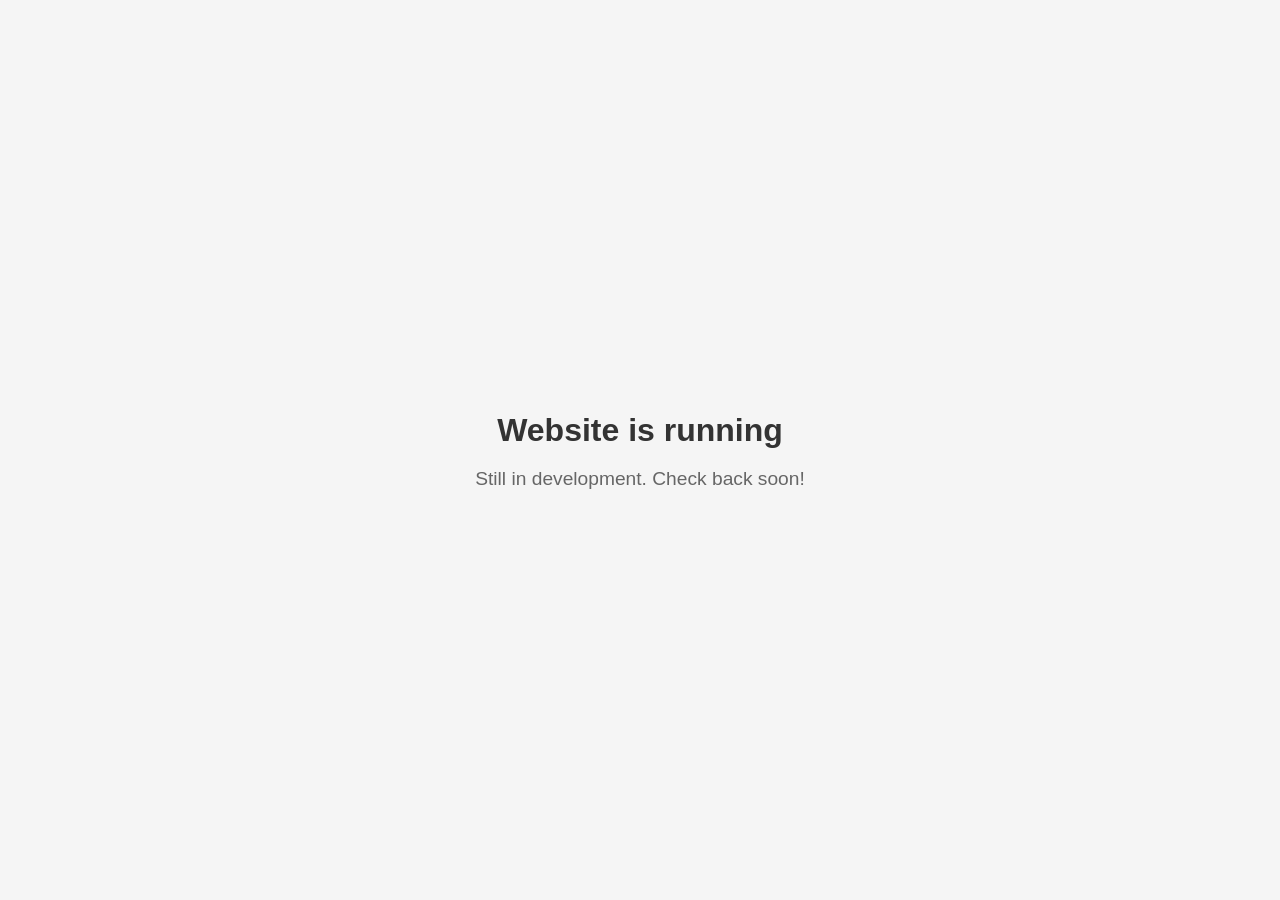
==== index.html @ faaed412 "Add initial HTML structure for portfolio website" ====
<!DOCTYPE html>
<html lang="en">
<head>
  <meta charset="UTF-8">
  <meta name="viewport" content="width=device-width, initial-scale=1.0">
  <title>Juerg Hallenbarter | Portfolio</title>
  <style>
    body {
      display: flex;
      justify-content: center;
      align-items: center;
      height: 100vh;
      margin: 0;
      font-family: Arial, sans-serif;
      background-color: #f5f5f5;
      color: #333;
      text-align: center;
    }
    h1 {
      font-size: 2rem;
      margin-bottom: 1rem;
    }
    p {
      font-size: 1.2rem;
      color: #666;
    }
  </style>
</head>
<body>
  <div>
    <h1>Website is running</h1>
    <p>Still in development. Check back soon!</p>
  </div>
</body>
</html>
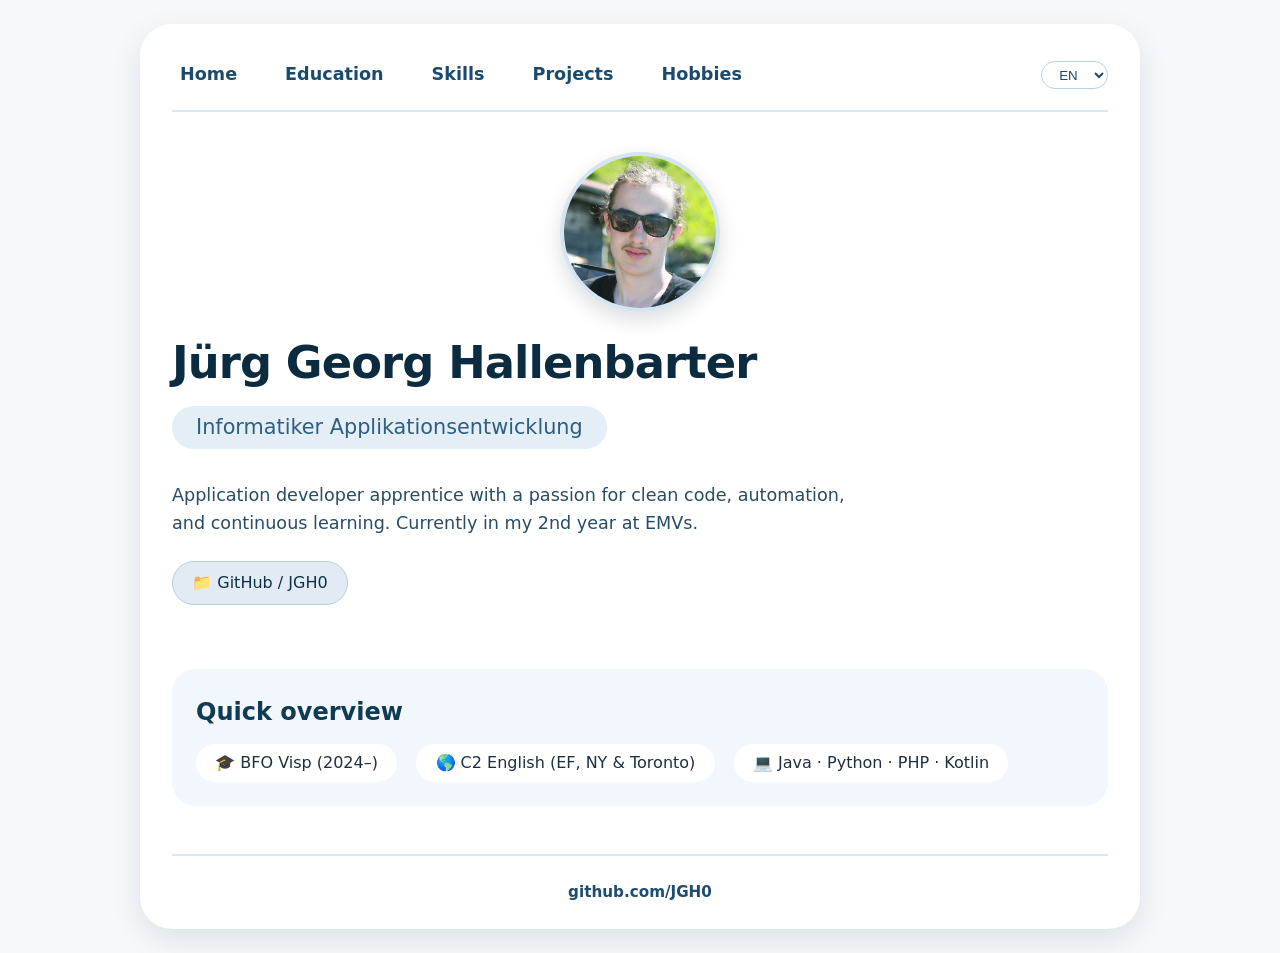
==== commit 1bb652cf: "added inital side files" ====
--- a/index.html
+++ b/index.html
@@ -1,35 +1,50 @@
 <!DOCTYPE html>
 <html lang="en">
 <head>
-  <meta charset="UTF-8">
-  <meta name="viewport" content="width=device-width, initial-scale=1.0">
-  <title>Juerg Hallenbarter | Portfolio</title>
-  <style>
-    body {
-      display: flex;
-      justify-content: center;
-      align-items: center;
-      height: 100vh;
-      margin: 0;
-      font-family: Arial, sans-serif;
-      background-color: #f5f5f5;
-      color: #333;
-      text-align: center;
-    }
-    h1 {
-      font-size: 2rem;
-      margin-bottom: 1rem;
-    }
-    p {
-      font-size: 1.2rem;
-      color: #666;
-    }
-  </style>
+		<meta charset="UTF-8">
+		<meta name="viewport" content="width=device-width, initial-scale=1.0">
+		<title>Jürg Georg Hallenbarter · Home</title>
+		<link rel="stylesheet" href="style.css">
 </head>
 <body>
-  <div>
-    <h1>Website is running</h1>
-    <p>Still in development. Check back soon!</p>
-  </div>
+<div class="container">
+		<nav>
+				<a href="index.html" data-i18n="nav.home">Home</a>
+				<a href="education.html" data-i18n="nav.education">Education</a>
+				<a href="skills.html" data-i18n="nav.skills">Skills</a>
+				<a href="projects.html" data-i18n="nav.projects">Projects</a>
+				<a href="hobbies.html" data-i18n="nav.hobbies">Hobbies</a>
+				<div class="lang-switch">
+						<select id="lang-select">
+								<option value="de">DE</option>
+								<option value="en" selected>EN</option>
+								<option value="fr">FR</option>
+						</select>
+				</div>
+		</nav>
+
+		<!-- Profile image -->
+		<img src="Profilbild.jpg" alt="Jürg Georg Hallenbarter" class="profile-img">
+
+		<h1 data-i18n="home.name">Jürg Georg Hallenbarter</h1>
+		<div class="subhead" data-i18n="home.title">Informatiker Applikationsentwicklung</div>
+		<p class="intro" data-i18n="home.intro">Application developer apprentice with a passion for clean code, automation, and continuous learning. Currently in my 2nd year at EMVs.</p>
+
+		<a class="gh-link" href="https://github.com/JGH0" target="_blank">📁 GitHub / JGH0</a>
+
+		<div class="quick-info">
+				<h2 data-i18n="home.quickTitle">Quick overview</h2>
+				<ul>
+						<li><span data-i18n="home.quick1">🎓 BFO Visp (2024–)</span></li>
+						<li><span data-i18n="home.quick2">🌎 C2 English (EF, NY & Toronto)</span></li>
+						<li><span data-i18n="home.quick3">💻 Java · Python · PHP · Kotlin</span></li>
+				</ul>
+		</div>
+
+		<div class="footer">
+				<a href="https://github.com/JGH0" target="_blank">github.com/JGH0</a>
+		</div>
+</div>
+<script src="script.js"></script>
 </body>
-</html>
+</html>
--- a/style.css
+++ b/style.css
@@ -0,0 +1,487 @@
+* {
+	margin: 0;
+	padding: 0;
+	box-sizing: border-box;
+}
+
+body {
+	font-family: system-ui, -apple-system, 'Segoe UI', Roboto, 'Helvetica Neue', sans-serif;
+	background: #f5f9fc;
+	color: #1e2f3e;
+	line-height: 1.6;
+	padding: 1.5rem;
+}
+
+.profile-img {
+	width: 160px;
+	height: 160px;
+	border-radius: 50%;
+	object-fit: cover;
+	border: 4px solid #d4e4f0;
+	box-shadow: 0 8px 20px rgba(0,30,40,0.15);
+	margin: 1rem auto 1.5rem;
+	display: block;
+}
+
+.container {
+	max-width: 1000px;
+	margin: 0 auto;
+	background: white;
+	border-radius: 2rem;
+	box-shadow: 0 10px 30px rgba(0,20,30,0.1);
+	padding: 2rem 2rem 1.5rem;
+}
+
+/* navigation */
+nav {
+	display: flex;
+	flex-wrap: wrap;
+	align-items: center;
+	justify-content: center;
+	gap: 1.5rem 2rem;
+	margin-bottom: 2.5rem;
+	padding-bottom: 1rem;
+	border-bottom: 2px solid #dde7f0;
+	position: relative;
+}
+
+nav a {
+	text-decoration: none;
+	font-weight: 600;
+	color: #1a4b6d;
+	font-size: 1.1rem;
+	padding: 0.25rem 0.5rem;
+	transition: 0.1s;
+	border-bottom: 2px solid transparent;
+}
+
+nav a:hover {
+	border-bottom-color: #1a4b6d;
+}
+
+.lang-switch {
+	margin-left: auto;
+}
+
+.lang-switch select {
+	padding: 0.3rem 0.8rem;
+	border-radius: 30px;
+	border: 1px solid #b8d1e8;
+	background: white;
+	font-weight: 500;
+	color: #1a4b6d;
+	cursor: pointer;
+}
+
+/* profile image placeholder */
+.profile-img-placeholder {
+	display: flex;
+	justify-content: center;
+	margin-bottom: 2rem;
+}
+
+.img-box {
+	width: 150px;
+	height: 150px;
+	background: #e4eef7;
+	border-radius: 50%;
+	display: flex;
+	flex-direction: column;
+	align-items: center;
+	justify-content: center;
+	border: 3px dashed #7fa9c7;
+	color: #1e567b;
+	font-size: 1rem;
+	text-align: center;
+}
+
+.camera-icon {
+	font-size: 2.5rem;
+	margin-bottom: 0.3rem;
+}
+
+/* headings */
+h1 {
+	font-size: 2.8rem;
+	font-weight: 700;
+	color: #0b2c40;
+	letter-spacing: -0.02em;
+	line-height: 1.2;
+	margin-bottom: 0.5rem;
+}
+
+.subhead {
+	font-size: 1.3rem;
+	color: #2e5f80;
+	background: #e4eef7;
+	display: inline-block;
+	padding: 0.3rem 1.5rem;
+	border-radius: 40px;
+	margin: 0.5rem 0 1rem;
+}
+
+.intro {
+	font-size: 1.1rem;
+	color: #2a4b66;
+	max-width: 700px;
+	margin: 1rem 0 1.5rem;
+}
+
+.gh-link {
+	display: inline-flex;
+	align-items: center;
+	gap: 0.5rem;
+	background: #e2ebf3;
+	padding: 0.5rem 1.2rem;
+	border-radius: 40px;
+	font-weight: 500;
+	color: #0a3146;
+	text-decoration: none;
+	border: 1px solid #b6d0e2;
+	margin-bottom: 2rem;
+}
+
+.gh-link:hover {
+	background: #cde0f0;
+}
+
+.quick-info {
+	background: #f1f7fd;
+	border-radius: 1.5rem;
+	padding: 1.5rem;
+	margin: 2rem 0;
+}
+
+.quick-info h2 {
+	color: #0f3b55;
+	margin-bottom: 0.8rem;
+	font-size: 1.5rem;
+}
+
+.quick-info ul {
+	list-style: none;
+	display: flex;
+	flex-wrap: wrap;
+	gap: 1.2rem;
+}
+
+.quick-info li {
+	background: white;
+	padding: 0.4rem 1.2rem;
+	border-radius: 40px;
+}
+
+/* cards */
+.card {
+	background: #f4faff;
+	border-radius: 1.5rem;
+	padding: 1.3rem 1.8rem;
+	margin-bottom: 1.2rem;
+}
+
+.card .date {
+	font-size: 0.9rem;
+	color: #4f738f;
+	font-weight: 600;
+	text-transform: uppercase;
+}
+
+.card h3 {
+	font-size: 1.3rem;
+	color: #103a52;
+	margin: 0.2rem 0;
+}
+
+.card .place {
+	font-weight: 600;
+	color: #28638b;
+	margin: 0.2rem 0 0.4rem;
+}
+
+.ref-item {
+	background: #e8f0f8;
+	border-radius: 1rem;
+	padding: 1rem 1.5rem;
+}
+
+/* skills */
+.skills-grid {
+	display: grid;
+	grid-template-columns: repeat(auto-fill, minmax(280px,1fr));
+	gap: 2rem;
+	margin: 2rem 0;
+}
+
+.skill-cat {
+	background: #f2f8ff;
+	border-radius: 1.8rem;
+	padding: 1.5rem;
+}
+
+.skill-cat h2 {
+	color: #155077;
+	font-size: 1.4rem;
+	border-bottom: 3px solid #9fc5e4;
+	padding-bottom: 0.4rem;
+	margin-bottom: 1rem;
+}
+
+.skill-items {
+	display: flex;
+	flex-wrap: wrap;
+	gap: 0.6rem;
+}
+
+.skill-tag {
+	background: white;
+	border: 1px solid #b8d1e8;
+	padding: 0.3rem 1rem;
+	border-radius: 40px;
+	font-size: 0.95rem;
+	font-weight: 500;
+}
+
+.lang-box {
+	margin-top: 2rem;
+	background: #e3eff9;
+	border-radius: 1.8rem;
+	padding: 1.5rem;
+}
+
+.lang-item {
+	display: flex;
+	justify-content: space-between;
+	padding: 0.5rem 0;
+	border-bottom: 1px dashed #9fb9d2;
+}
+
+.lang-item:last-child {
+	border: none;
+}
+
+/* projects */
+.project-grid {
+	display: grid;
+	grid-template-columns: repeat(auto-fit, minmax(250px,1fr));
+	gap: 1.8rem;
+	margin: 2rem 0;
+}
+
+.project-card {
+	background: #f0f7fe;
+	border-radius: 1.8rem;
+	padding: 1.5rem;
+	border: 1px solid #d6e5f2;
+}
+
+.project-card h3 {
+	font-size: 1.5rem;
+	color: #104268;
+	margin-bottom: 0.5rem;
+}
+
+.tech {
+	display: flex;
+	flex-wrap: wrap;
+	gap: 0.4rem;
+	margin: 0.8rem 0;
+}
+
+.tech span {
+	background: #c9dfef;
+	padding: 0.2rem 0.9rem;
+	border-radius: 30px;
+	font-size: 0.85rem;
+	font-weight: 600;
+	color: #082433;
+}
+
+.github-cta {
+	background: #e5f0f9;
+	border-radius: 1.5rem;
+	padding: 1.5rem;
+	text-align: center;
+}
+
+.github-cta a {
+	display: inline-block;
+	margin-top: 0.5rem;
+	background: #1f4d70;
+	color: white;
+	padding: 0.4rem 1.5rem;
+	border-radius: 40px;
+	text-decoration: none;
+}
+
+/* hobbies */
+.hobby-grid {
+	display: flex;
+	flex-wrap: wrap;
+	gap: 1.5rem;
+	justify-content: center;
+	margin: 2rem 0;
+}
+
+.hobby-card {
+	background: #eaf3fb;
+	width: 200px;
+	text-align: center;
+	padding: 2rem 1rem;
+	border-radius: 3rem;
+	font-size: 1.4rem;
+	font-weight: 600;
+	color: #124160;
+	border: 2px solid #bbd5ee;
+}
+
+.hobby-card small {
+	display: block;
+	font-size: 0.9rem;
+	font-weight: 400;
+	color: #2e6188;
+	margin-top: 0.5rem;
+}
+
+.quote {
+	background: #ddeeff;
+	border-radius: 2rem;
+	padding: 1.8rem;
+	text-align: center;
+	font-size: 1.2rem;
+	margin: 2rem 0;
+}
+
+/* small projects page */
+.filter-bar {
+	display: flex;
+	flex-wrap: wrap;
+	gap: 0.8rem;
+	justify-content: center;
+	margin: 2rem 0;
+}
+
+.filter-btn {
+	background: #eef4f9;
+	border: 2px solid #cbdbe8;
+	padding: 0.5rem 1.5rem;
+	border-radius: 40px;
+	font-weight: 600;
+	color: #1f4d70;
+	cursor: pointer;
+	transition: 0.1s;
+}
+
+.filter-btn.active {
+	background: #1f4d70;
+	color: white;
+	border-color: #1f4d70;
+}
+
+.small-project-grid {
+	display: grid;
+	grid-template-columns: repeat(auto-fill, minmax(260px, 1fr));
+	gap: 1.5rem;
+	margin: 2rem 0;
+}
+
+.small-project-card {
+	background: #f8fbfe;
+	border-radius: 1.5rem;
+	padding: 1.5rem;
+	border: 1px solid #d6e5f2;
+	display: flex;
+	flex-direction: column;
+}
+
+.small-project-card h3 {
+	font-size: 1.3rem;
+	color: #104268;
+	margin-bottom: 0.5rem;
+}
+
+.small-project-card p {
+	color: #244d6b;
+	font-size: 0.95rem;
+	flex-grow: 1;
+	margin-bottom: 1rem;
+}
+
+.download-btn {
+	align-self: flex-start;
+	background: #1f4d70;
+	color: white;
+	padding: 0.4rem 1.2rem;
+	border-radius: 40px;
+	text-decoration: none;
+	font-weight: 500;
+	margin-top: 0.8rem;
+	border: none;
+	cursor: pointer;
+}
+
+.download-btn:hover {
+	background: #0d3150;
+}
+
+/* projects page CTA */
+.small-projects-cta {
+	background: #e5f0f9;
+	border-radius: 2rem;
+	padding: 1.8rem;
+	text-align: center;
+	margin: 2rem 0;
+}
+
+.small-projects-cta .button {
+	display: inline-block;
+	background: #1f4d70;
+	color: white;
+	padding: 0.7rem 2rem;
+	border-radius: 40px;
+	text-decoration: none;
+	font-weight: 600;
+	margin-top: 1rem;
+}
+
+.project-links {
+	margin-top: 1rem;
+}
+
+.project-links a {
+	display: inline-block;
+	background: #e2ebf3;
+	color: #0d2e44;
+	padding: 0.3rem 1.2rem;
+	border-radius: 30px;
+	text-decoration: none;
+	font-weight: 500;
+	border: 1px solid #b6cde0;
+}
+
+/* footer */
+.footer {
+	margin-top: 3rem;
+	text-align: center;
+	font-size: 0.95rem;
+	color: #3f627f;
+	border-top: 2px solid #dde7f0;
+	padding-top: 1.5rem;
+}
+
+.footer a {
+	color: #1f4d70;
+	text-decoration: none;
+	font-weight: 600;
+}
+
+.footer a:hover {
+	text-decoration: underline;
+}
+
+/* responsive */
+@media (max-width: 600px) {
+	h1 { font-size: 2.2rem; }
+	nav { gap: 0.8rem; }
+	.lang-switch { margin-left: 0; width: 100%; text-align: center; }
+	.quick-info ul { flex-direction: column; }
+}
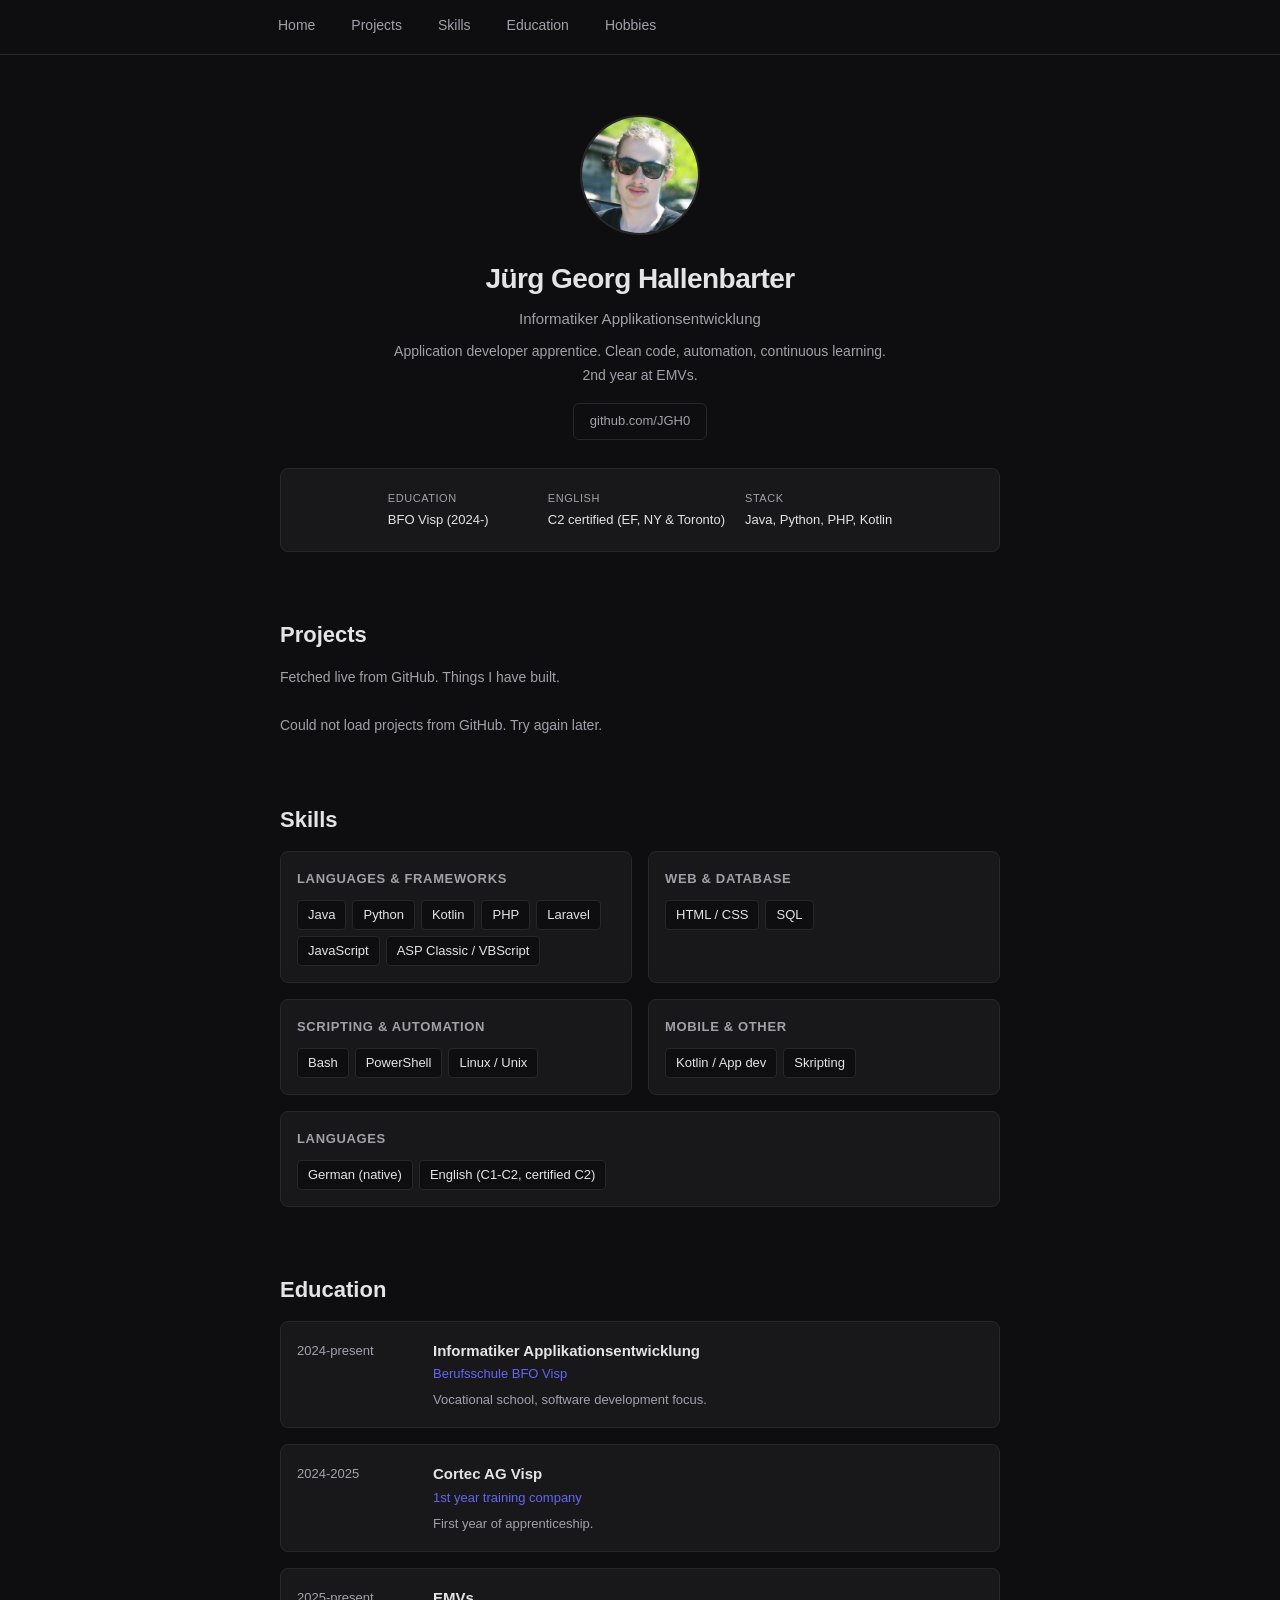
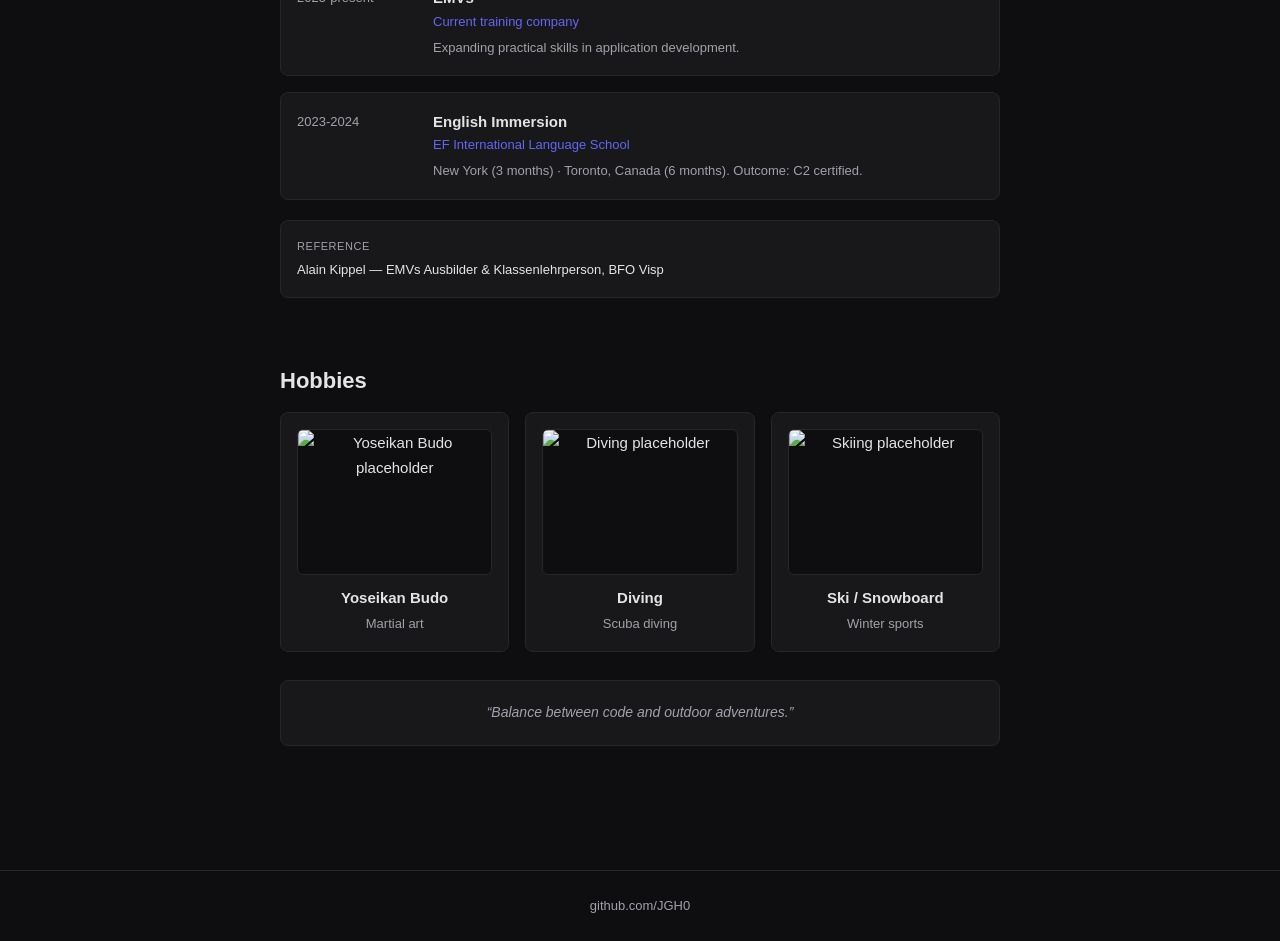
==== commit f8f04c83: "remade the portfolio" ====
--- a/index.html
+++ b/index.html
@@ -1,50 +1,189 @@
 <!DOCTYPE html>
 <html lang="en">
-<head>
+	<head>
 		<meta charset="UTF-8">
 		<meta name="viewport" content="width=device-width, initial-scale=1.0">
-		<title>Jürg Georg Hallenbarter · Home</title>
+		<title>Jurg Georg Hallenbarter</title>
 		<link rel="stylesheet" href="style.css">
-</head>
-<body>
-<div class="container">
-		<nav>
-				<a href="index.html" data-i18n="nav.home">Home</a>
-				<a href="education.html" data-i18n="nav.education">Education</a>
-				<a href="skills.html" data-i18n="nav.skills">Skills</a>
-				<a href="projects.html" data-i18n="nav.projects">Projects</a>
-				<a href="hobbies.html" data-i18n="nav.hobbies">Hobbies</a>
-				<div class="lang-switch">
-						<select id="lang-select">
-								<option value="de">DE</option>
-								<option value="en" selected>EN</option>
-								<option value="fr">FR</option>
-						</select>
+	</head>
+	<body>
+		<header>
+			<nav>
+				<a href="#home">Home</a>
+				<a href="#projects">Projects</a>
+				<a href="#skills">Skills</a>
+				<a href="#education">Education</a>
+				<a href="#hobbies">Hobbies</a>
+			</nav>
+		</header>
+
+		<main>
+
+			<!-- HOME -->
+			<section id="home">
+				<div class="profile-img">
+					<img src="images/profile.jpg" alt="Profile photo">
 				</div>
-		</nav>
+				<h1>Jürg Georg Hallenbarter</h1>
+				<p class="subtitle">Informatiker Applikationsentwicklung</p>
+				<p class="bio">Application developer apprentice. Clean code, automation, continuous learning. 2nd year at EMVs.</p>
+				<a class="gh-link" href="https://github.com/JGH0" target="_blank">github.com/JGH0</a>
 
-		<!-- Profile image -->
-		<img src="Profilbild.jpg" alt="Jürg Georg Hallenbarter" class="profile-img">
+				<div class="quick-info">
+					<div>
+						<span class="label">Education</span>
+						<span>BFO Visp (2024-)</span>
+					</div>
+					<div>
+						<span class="label">English</span>
+						<span>C2 certified (EF, NY &amp; Toronto)</span>
+					</div>
+					<div>
+						<span class="label">Stack</span>
+						<span>Java, Python, PHP, Kotlin</span>
+					</div>
+				</div>
+			</section>
 
-		<h1 data-i18n="home.name">Jürg Georg Hallenbarter</h1>
-		<div class="subhead" data-i18n="home.title">Informatiker Applikationsentwicklung</div>
-		<p class="intro" data-i18n="home.intro">Application developer apprentice with a passion for clean code, automation, and continuous learning. Currently in my 2nd year at EMVs.</p>
+			<!-- PROJECTS -->
+			<section id="projects">
+				<h2>Projects</h2>
+				<p class="section-desc">Fetched live from GitHub. Things I have built.</p>
+				<div id="project-grid" class="project-grid">
+					<p class="loading">Loading projects...</p>
+				</div>
+			</section>
 
-		<a class="gh-link" href="https://github.com/JGH0" target="_blank">📁 GitHub / JGH0</a>
+			<!-- SKILLS -->
+			<section id="skills">
+				<h2>Skills</h2>
+				<div class="skills-layout">
+					<div class="skill-group">
+						<h3>Languages &amp; Frameworks</h3>
+						<ul>
+							<li>Java</li>
+							<li>Python</li>
+							<li>Kotlin</li>
+							<li>PHP</li>
+							<li>Laravel</li>
+							<li>JavaScript</li>
+							<li>ASP Classic / VBScript</li>
+						</ul>
+					</div>
+					<div class="skill-group">
+						<h3>Web &amp; Database</h3>
+						<ul>
+							<li>HTML / CSS</li>
+							<li>SQL</li>
+						</ul>
+					</div>
+					<div class="skill-group">
+						<h3>Scripting &amp; Automation</h3>
+						<ul>
+							<li>Bash</li>
+							<li>PowerShell</li>
+							<li>Linux / Unix</li>
+						</ul>
+					</div>
+					<div class="skill-group">
+						<h3>Mobile &amp; Other</h3>
+						<ul>
+							<li>Kotlin / App dev</li>
+							<li>Skripting</li>
+						</ul>
+					</div>
+					<div class="skill-group languages">
+						<h3>Languages</h3>
+						<ul>
+							<li>German (native)</li>
+							<li>English (C1-C2, certified C2)</li>
+						</ul>
+					</div>
+				</div>
+			</section>
 
-		<div class="quick-info">
-				<h2 data-i18n="home.quickTitle">Quick overview</h2>
-				<ul>
-						<li><span data-i18n="home.quick1">🎓 BFO Visp (2024–)</span></li>
-						<li><span data-i18n="home.quick2">🌎 C2 English (EF, NY & Toronto)</span></li>
-						<li><span data-i18n="home.quick3">💻 Java · Python · PHP · Kotlin</span></li>
-				</ul>
-		</div>
+			<!-- EDUCATION -->
+			<section id="education">
+				<h2>Education</h2>
 
-		<div class="footer">
-				<a href="https://github.com/JGH0" target="_blank">github.com/JGH0</a>
-		</div>
-</div>
-<script src="script.js"></script>
-</body>
-</html>+				<div class="timeline">
+					<div class="entry">
+						<span class="year">2024-present</span>
+						<div>
+							<strong>Informatiker Applikationsentwicklung</strong>
+							<span class="org">Berufsschule BFO Visp</span>
+							<p>Vocational school, software development focus.</p>
+						</div>
+					</div>
+					<div class="entry">
+						<span class="year">2024-2025</span>
+						<div>
+							<strong>Cortec AG Visp</strong>
+							<span class="org">1st year training company</span>
+							<p>First year of apprenticeship.</p>
+						</div>
+					</div>
+					<div class="entry">
+						<span class="year">2025-present</span>
+						<div>
+							<strong>EMVs</strong>
+							<span class="org">Current training company</span>
+							<p>Expanding practical skills in application development.</p>
+						</div>
+					</div>
+					<div class="entry">
+						<span class="year">2023-2024</span>
+						<div>
+							<strong>English Immersion</strong>
+							<span class="org">EF International Language School</span>
+							<p>New York (3 months) &middot; Toronto, Canada (6 months). Outcome: C2 certified.</p>
+						</div>
+					</div>
+				</div>
+
+				<div class="reference">
+					<span class="label">Reference</span>
+					<p>Alain Kippel &mdash; EMVs Ausbilder &amp; Klassenlehrperson, BFO Visp</p>
+				</div>
+			</section>
+
+			<!-- HOBBIES -->
+			<section id="hobbies">
+				<h2>Hobbies</h2>
+
+				<div class="hobby-grid">
+					<div class="hobby-card">
+						<div class="hobby-img">
+							<img src="images/hobby-martial-arts.jpg" alt="Yoseikan Budo placeholder">
+						</div>
+						<h3>Yoseikan Budo</h3>
+						<p>Martial art</p>
+					</div>
+					<div class="hobby-card">
+						<div class="hobby-img">
+							<img src="images/hobby-diving.jpg" alt="Diving placeholder">
+						</div>
+						<h3>Diving</h3>
+						<p>Scuba diving</p>
+					</div>
+					<div class="hobby-card">
+						<div class="hobby-img">
+							<img src="images/hobby-ski.jpg" alt="Skiing placeholder">
+						</div>
+						<h3>Ski / Snowboard</h3>
+						<p>Winter sports</p>
+					</div>
+				</div>
+
+				<p class="quote">&ldquo;Balance between code and outdoor adventures.&rdquo;</p>
+			</section>
+
+		</main>
+
+		<footer>
+			<a href="https://github.com/JGH0" target="_blank">github.com/JGH0</a>
+		</footer>
+
+		<script src="app.js"></script>
+	</body>
+</html>
--- a/style.css
+++ b/style.css
@@ -1,487 +1,426 @@
-* {
+/* Minimal dark mode */
+*, *::before, *::after {
 	margin: 0;
 	padding: 0;
 	box-sizing: border-box;
 }
 
+:root {
+	--bg: #0e0e10;
+	--surface: #18181b;
+	--border: #27272a;
+	--text: #e4e4e7;
+	--muted: #a1a1aa;
+	--accent: #6366f1;
+	--accent-dim: #4f46e5;
+	--max-w: 760px;
+}
+
+html {
+	scroll-behavior: smooth;
+}
+
 body {
-	font-family: system-ui, -apple-system, 'Segoe UI', Roboto, 'Helvetica Neue', sans-serif;
-	background: #f5f9fc;
-	color: #1e2f3e;
-	line-height: 1.6;
-	padding: 1.5rem;
+	font-family: -apple-system, BlinkMacSystemFont, "Segoe UI", Roboto, Helvetica, Arial, sans-serif;
+	background: var(--bg);
+	color: var(--text);
+	line-height: 1.7;
+	font-size: 15px;
+}
+
+a { color: var(--accent); text-decoration: none; }
+a:hover { text-decoration: underline; }
+
+/* Nav */
+header {
+	position: sticky;
+	top: 0;
+	z-index: 10;
+	background: var(--bg);
+	border-bottom: 1px solid var(--border);
+}
+
+nav {
+	max-width: var(--max-w);
+	margin: 0 auto;
+	display: flex;
+	gap: 0;
+	overflow-x: auto;
+}
+
+nav a {
+	display: block;
+	padding: 14px 18px;
+	color: var(--muted);
+	font-size: 14px;
+	font-weight: 500;
+	border-bottom: 2px solid transparent;
+	transition: color 0.15s, border-color 0.15s;
+	white-space: nowrap;
+}
+
+nav a:hover {
+	color: var(--text);
+	text-decoration: none;
+	border-bottom-color: var(--accent);
+}
+
+/* Main content */
+main {
+	max-width: var(--max-w);
+	margin: 0 auto;
+	padding: 40px 20px 60px;
+}
+
+section {
+	margin-bottom: 64px;
+}
+
+h1 {
+	font-size: 28px;
+	font-weight: 700;
+	letter-spacing: -0.02em;
+	margin-bottom: 4px;
+}
+
+h2 {
+	font-size: 22px;
+	font-weight: 600;
+	margin-bottom: 12px;
+}
+
+h3 {
+	font-size: 16px;
+	font-weight: 600;
+	margin-bottom: 4px;
+}
+
+.section-desc {
+	color: var(--muted);
+	font-size: 14px;
+	margin-bottom: 24px;
+}
+
+/* Home */
+#home {
+	text-align: center;
+	padding-top: 20px;
 }
 
 .profile-img {
-	width: 160px;
-	height: 160px;
+	width: 120px;
+	height: 120px;
 	border-radius: 50%;
+	overflow: hidden;
+	margin: 0 auto 20px;
+	border: 2px solid var(--border);
+	background: var(--surface);
+}
+
+.profile-img img {
+	width: 100%;
+	height: 100%;
 	object-fit: cover;
-	border: 4px solid #d4e4f0;
-	box-shadow: 0 8px 20px rgba(0,30,40,0.15);
-	margin: 1rem auto 1.5rem;
-	display: block;
-}
-
-.container {
-	max-width: 1000px;
-	margin: 0 auto;
-	background: white;
-	border-radius: 2rem;
-	box-shadow: 0 10px 30px rgba(0,20,30,0.1);
-	padding: 2rem 2rem 1.5rem;
-}
-
-/* navigation */
-nav {
+	display: block;
+}
+
+.subtitle {
+	color: var(--muted);
+	font-size: 15px;
+	margin-bottom: 8px;
+}
+
+.bio {
+	max-width: 500px;
+	margin: 0 auto 16px;
+	color: var(--muted);
+	font-size: 14px;
+}
+
+.gh-link {
+	display: inline-block;
+	padding: 6px 16px;
+	border: 1px solid var(--border);
+	border-radius: 6px;
+	font-size: 13px;
+	color: var(--muted);
+	transition: border-color 0.15s, color 0.15s;
+}
+
+.gh-link:hover {
+	border-color: var(--accent);
+	color: var(--accent);
+	text-decoration: none;
+}
+
+.quick-info {
 	display: flex;
 	flex-wrap: wrap;
+	gap: 20px;
+	justify-content: center;
+	margin-top: 28px;
+	padding: 20px;
+	background: var(--surface);
+	border-radius: 8px;
+	border: 1px solid var(--border);
+	text-align: left;
+}
+
+.quick-info > div {
+	display: flex;
+	flex-direction: column;
+	gap: 2px;
+	font-size: 13px;
+	min-width: 140px;
+}
+
+.label {
+	color: var(--muted);
+	font-size: 11px;
+	text-transform: uppercase;
+	letter-spacing: 0.05em;
+}
+
+/* Projects */
+.project-grid {
+	display: flex;
+	flex-direction: column;
+	gap: 16px;
+}
+
+.project-card {
+	background: var(--surface);
+	border: 1px solid var(--border);
+	border-radius: 8px;
+	padding: 20px;
+}
+
+.project-body {
+	flex: 1;
+	min-width: 0;
+}
+
+.project-body h3 {
+	margin-bottom: 2px;
+}
+
+.project-body h3 a {
+	color: var(--text);
+}
+
+.project-body h3 a:hover {
+	color: var(--accent);
+}
+
+.project-desc {
+	color: var(--muted);
+	font-size: 13px;
+	margin-top: 4px;
+}
+
+.project-meta {
+	display: flex;
+	flex-wrap: wrap;
+	gap: 8px;
 	align-items: center;
-	justify-content: center;
-	gap: 1.5rem 2rem;
-	margin-bottom: 2.5rem;
-	padding-bottom: 1rem;
-	border-bottom: 2px solid #dde7f0;
-	position: relative;
-}
-
-nav a {
-	text-decoration: none;
-	font-weight: 600;
-	color: #1a4b6d;
-	font-size: 1.1rem;
-	padding: 0.25rem 0.5rem;
-	transition: 0.1s;
-	border-bottom: 2px solid transparent;
-}
-
-nav a:hover {
-	border-bottom-color: #1a4b6d;
-}
-
-.lang-switch {
-	margin-left: auto;
-}
-
-.lang-switch select {
-	padding: 0.3rem 0.8rem;
-	border-radius: 30px;
-	border: 1px solid #b8d1e8;
-	background: white;
-	font-weight: 500;
-	color: #1a4b6d;
-	cursor: pointer;
-}
-
-/* profile image placeholder */
-.profile-img-placeholder {
-	display: flex;
-	justify-content: center;
-	margin-bottom: 2rem;
-}
-
-.img-box {
-	width: 150px;
-	height: 150px;
-	background: #e4eef7;
-	border-radius: 50%;
+	margin-top: 10px;
+	font-size: 12px;
+}
+
+.project-lang {
+	display: inline-block;
+	padding: 2px 8px;
+	border-radius: 4px;
+	background: var(--bg);
+	border: 1px solid var(--border);
+	color: var(--muted);
+	font-size: 11px;
+}
+
+.project-stars {
+	color: var(--muted);
+}
+
+.loading {
+	color: var(--muted);
+	font-size: 14px;
+}
+
+/* Skills */
+.skills-layout {
+	display: grid;
+	grid-template-columns: 1fr 1fr;
+	gap: 16px;
+}
+
+.skill-group {
+	background: var(--surface);
+	border: 1px solid var(--border);
+	border-radius: 8px;
+	padding: 16px;
+}
+
+.skill-group h3 {
+	font-size: 13px;
+	color: var(--muted);
+	text-transform: uppercase;
+	letter-spacing: 0.05em;
+	margin-bottom: 10px;
+}
+
+.skill-group ul {
+	list-style: none;
+	display: flex;
+	flex-wrap: wrap;
+	gap: 6px;
+}
+
+.skill-group li {
+	background: var(--bg);
+	border: 1px solid var(--border);
+	border-radius: 4px;
+	padding: 3px 10px;
+	font-size: 13px;
+}
+
+.languages {
+	grid-column: 1 / -1;
+}
+
+/* Education */
+.timeline {
 	display: flex;
 	flex-direction: column;
-	align-items: center;
-	justify-content: center;
-	border: 3px dashed #7fa9c7;
-	color: #1e567b;
-	font-size: 1rem;
+	gap: 16px;
+}
+
+.entry {
+	background: var(--surface);
+	border: 1px solid var(--border);
+	border-radius: 8px;
+	padding: 16px;
+	display: flex;
+	gap: 16px;
+}
+
+.entry .year {
+	flex-shrink: 0;
+	width: 120px;
+	color: var(--muted);
+	font-size: 13px;
+	padding-top: 2px;
+}
+
+.entry strong {
+	display: block;
+	font-size: 15px;
+}
+
+.entry .org {
+	display: block;
+	color: var(--accent);
+	font-size: 13px;
+	margin-bottom: 4px;
+}
+
+.entry p {
+	color: var(--muted);
+	font-size: 13px;
+}
+
+.reference {
+	margin-top: 20px;
+	padding: 16px;
+	background: var(--surface);
+	border: 1px solid var(--border);
+	border-radius: 8px;
+	font-size: 13px;
+}
+
+.reference .label {
+	display: block;
+	margin-bottom: 4px;
+}
+
+/* Hobbies */
+.hobby-grid {
+	display: grid;
+	grid-template-columns: repeat(3, 1fr);
+	gap: 16px;
+}
+
+.hobby-card {
+	background: var(--surface);
+	border: 1px solid var(--border);
+	border-radius: 8px;
+	padding: 16px;
 	text-align: center;
 }
 
-.camera-icon {
-	font-size: 2.5rem;
-	margin-bottom: 0.3rem;
-}
-
-/* headings */
-h1 {
-	font-size: 2.8rem;
-	font-weight: 700;
-	color: #0b2c40;
-	letter-spacing: -0.02em;
-	line-height: 1.2;
-	margin-bottom: 0.5rem;
-}
-
-.subhead {
-	font-size: 1.3rem;
-	color: #2e5f80;
-	background: #e4eef7;
-	display: inline-block;
-	padding: 0.3rem 1.5rem;
-	border-radius: 40px;
-	margin: 0.5rem 0 1rem;
-}
-
-.intro {
-	font-size: 1.1rem;
-	color: #2a4b66;
-	max-width: 700px;
-	margin: 1rem 0 1.5rem;
-}
-
-.gh-link {
-	display: inline-flex;
-	align-items: center;
-	gap: 0.5rem;
-	background: #e2ebf3;
-	padding: 0.5rem 1.2rem;
-	border-radius: 40px;
-	font-weight: 500;
-	color: #0a3146;
-	text-decoration: none;
-	border: 1px solid #b6d0e2;
-	margin-bottom: 2rem;
-}
-
-.gh-link:hover {
-	background: #cde0f0;
-}
-
-.quick-info {
-	background: #f1f7fd;
-	border-radius: 1.5rem;
-	padding: 1.5rem;
-	margin: 2rem 0;
-}
-
-.quick-info h2 {
-	color: #0f3b55;
-	margin-bottom: 0.8rem;
-	font-size: 1.5rem;
-}
-
-.quick-info ul {
-	list-style: none;
-	display: flex;
-	flex-wrap: wrap;
-	gap: 1.2rem;
-}
-
-.quick-info li {
-	background: white;
-	padding: 0.4rem 1.2rem;
-	border-radius: 40px;
-}
-
-/* cards */
-.card {
-	background: #f4faff;
-	border-radius: 1.5rem;
-	padding: 1.3rem 1.8rem;
-	margin-bottom: 1.2rem;
-}
-
-.card .date {
-	font-size: 0.9rem;
-	color: #4f738f;
-	font-weight: 600;
-	text-transform: uppercase;
-}
-
-.card h3 {
-	font-size: 1.3rem;
-	color: #103a52;
-	margin: 0.2rem 0;
-}
-
-.card .place {
-	font-weight: 600;
-	color: #28638b;
-	margin: 0.2rem 0 0.4rem;
-}
-
-.ref-item {
-	background: #e8f0f8;
-	border-radius: 1rem;
-	padding: 1rem 1.5rem;
-}
-
-/* skills */
-.skills-grid {
-	display: grid;
-	grid-template-columns: repeat(auto-fill, minmax(280px,1fr));
-	gap: 2rem;
-	margin: 2rem 0;
-}
-
-.skill-cat {
-	background: #f2f8ff;
-	border-radius: 1.8rem;
-	padding: 1.5rem;
-}
-
-.skill-cat h2 {
-	color: #155077;
-	font-size: 1.4rem;
-	border-bottom: 3px solid #9fc5e4;
-	padding-bottom: 0.4rem;
-	margin-bottom: 1rem;
-}
-
-.skill-items {
-	display: flex;
-	flex-wrap: wrap;
-	gap: 0.6rem;
-}
-
-.skill-tag {
-	background: white;
-	border: 1px solid #b8d1e8;
-	padding: 0.3rem 1rem;
-	border-radius: 40px;
-	font-size: 0.95rem;
-	font-weight: 500;
-}
-
-.lang-box {
-	margin-top: 2rem;
-	background: #e3eff9;
-	border-radius: 1.8rem;
-	padding: 1.5rem;
-}
-
-.lang-item {
-	display: flex;
-	justify-content: space-between;
-	padding: 0.5rem 0;
-	border-bottom: 1px dashed #9fb9d2;
-}
-
-.lang-item:last-child {
-	border: none;
-}
-
-/* projects */
-.project-grid {
-	display: grid;
-	grid-template-columns: repeat(auto-fit, minmax(250px,1fr));
-	gap: 1.8rem;
-	margin: 2rem 0;
-}
-
-.project-card {
-	background: #f0f7fe;
-	border-radius: 1.8rem;
-	padding: 1.5rem;
-	border: 1px solid #d6e5f2;
-}
-
-.project-card h3 {
-	font-size: 1.5rem;
-	color: #104268;
-	margin-bottom: 0.5rem;
-}
-
-.tech {
-	display: flex;
-	flex-wrap: wrap;
-	gap: 0.4rem;
-	margin: 0.8rem 0;
-}
-
-.tech span {
-	background: #c9dfef;
-	padding: 0.2rem 0.9rem;
-	border-radius: 30px;
-	font-size: 0.85rem;
-	font-weight: 600;
-	color: #082433;
-}
-
-.github-cta {
-	background: #e5f0f9;
-	border-radius: 1.5rem;
-	padding: 1.5rem;
+.hobby-img {
+	width: 100%;
+	aspect-ratio: 4 / 3;
+	border-radius: 6px;
+	overflow: hidden;
+	background: var(--bg);
+	border: 1px solid var(--border);
+	margin-bottom: 10px;
+}
+
+.hobby-img img {
+	width: 100%;
+	height: 100%;
+	object-fit: cover;
+	display: block;
+}
+
+.hobby-card h3 {
+	font-size: 15px;
+	margin-bottom: 2px;
+}
+
+.hobby-card p {
+	color: var(--muted);
+	font-size: 13px;
+}
+
+.quote {
 	text-align: center;
-}
-
-.github-cta a {
-	display: inline-block;
-	margin-top: 0.5rem;
-	background: #1f4d70;
-	color: white;
-	padding: 0.4rem 1.5rem;
-	border-radius: 40px;
-	text-decoration: none;
-}
-
-/* hobbies */
-.hobby-grid {
-	display: flex;
-	flex-wrap: wrap;
-	gap: 1.5rem;
-	justify-content: center;
-	margin: 2rem 0;
-}
-
-.hobby-card {
-	background: #eaf3fb;
-	width: 200px;
+	color: var(--muted);
+	font-style: italic;
+	font-size: 14px;
+	margin-top: 28px;
+	padding: 20px;
+	background: var(--surface);
+	border: 1px solid var(--border);
+	border-radius: 8px;
+}
+
+/* Footer */
+footer {
 	text-align: center;
-	padding: 2rem 1rem;
-	border-radius: 3rem;
-	font-size: 1.4rem;
-	font-weight: 600;
-	color: #124160;
-	border: 2px solid #bbd5ee;
-}
-
-.hobby-card small {
-	display: block;
-	font-size: 0.9rem;
-	font-weight: 400;
-	color: #2e6188;
-	margin-top: 0.5rem;
-}
-
-.quote {
-	background: #ddeeff;
-	border-radius: 2rem;
-	padding: 1.8rem;
-	text-align: center;
-	font-size: 1.2rem;
-	margin: 2rem 0;
-}
-
-/* small projects page */
-.filter-bar {
-	display: flex;
-	flex-wrap: wrap;
-	gap: 0.8rem;
-	justify-content: center;
-	margin: 2rem 0;
-}
-
-.filter-btn {
-	background: #eef4f9;
-	border: 2px solid #cbdbe8;
-	padding: 0.5rem 1.5rem;
-	border-radius: 40px;
-	font-weight: 600;
-	color: #1f4d70;
-	cursor: pointer;
-	transition: 0.1s;
-}
-
-.filter-btn.active {
-	background: #1f4d70;
-	color: white;
-	border-color: #1f4d70;
-}
-
-.small-project-grid {
-	display: grid;
-	grid-template-columns: repeat(auto-fill, minmax(260px, 1fr));
-	gap: 1.5rem;
-	margin: 2rem 0;
-}
-
-.small-project-card {
-	background: #f8fbfe;
-	border-radius: 1.5rem;
-	padding: 1.5rem;
-	border: 1px solid #d6e5f2;
-	display: flex;
-	flex-direction: column;
-}
-
-.small-project-card h3 {
-	font-size: 1.3rem;
-	color: #104268;
-	margin-bottom: 0.5rem;
-}
-
-.small-project-card p {
-	color: #244d6b;
-	font-size: 0.95rem;
-	flex-grow: 1;
-	margin-bottom: 1rem;
-}
-
-.download-btn {
-	align-self: flex-start;
-	background: #1f4d70;
-	color: white;
-	padding: 0.4rem 1.2rem;
-	border-radius: 40px;
-	text-decoration: none;
-	font-weight: 500;
-	margin-top: 0.8rem;
-	border: none;
-	cursor: pointer;
-}
-
-.download-btn:hover {
-	background: #0d3150;
-}
-
-/* projects page CTA */
-.small-projects-cta {
-	background: #e5f0f9;
-	border-radius: 2rem;
-	padding: 1.8rem;
-	text-align: center;
-	margin: 2rem 0;
-}
-
-.small-projects-cta .button {
-	display: inline-block;
-	background: #1f4d70;
-	color: white;
-	padding: 0.7rem 2rem;
-	border-radius: 40px;
-	text-decoration: none;
-	font-weight: 600;
-	margin-top: 1rem;
-}
-
-.project-links {
-	margin-top: 1rem;
-}
-
-.project-links a {
-	display: inline-block;
-	background: #e2ebf3;
-	color: #0d2e44;
-	padding: 0.3rem 1.2rem;
-	border-radius: 30px;
-	text-decoration: none;
-	font-weight: 500;
-	border: 1px solid #b6cde0;
-}
-
-/* footer */
-.footer {
-	margin-top: 3rem;
-	text-align: center;
-	font-size: 0.95rem;
-	color: #3f627f;
-	border-top: 2px solid #dde7f0;
-	padding-top: 1.5rem;
-}
-
-.footer a {
-	color: #1f4d70;
-	text-decoration: none;
-	font-weight: 600;
-}
-
-.footer a:hover {
-	text-decoration: underline;
-}
-
-/* responsive */
-@media (max-width: 600px) {
-	h1 { font-size: 2.2rem; }
-	nav { gap: 0.8rem; }
-	.lang-switch { margin-left: 0; width: 100%; text-align: center; }
-	.quick-info ul { flex-direction: column; }
-}+	padding: 24px 20px;
+	border-top: 1px solid var(--border);
+	font-size: 13px;
+	color: var(--muted);
+}
+
+footer a {
+	color: var(--muted);
+}
+
+footer a:hover {
+	color: var(--accent);
+}
+
+/* Responsive */
+@media (max-width: 640px) {
+	nav a { padding: 12px 14px; font-size: 13px; }
+	.quick-info { flex-direction: column; align-items: center; text-align: center; }
+	.quick-info > div { min-width: 0; }
+	.project-card { flex-direction: column; }
+	.skills-layout { grid-template-columns: 1fr; }
+	.entry { flex-direction: column; gap: 6px; }
+	.entry .year { width: auto; }
+	.hobby-grid { grid-template-columns: 1fr; }
+}
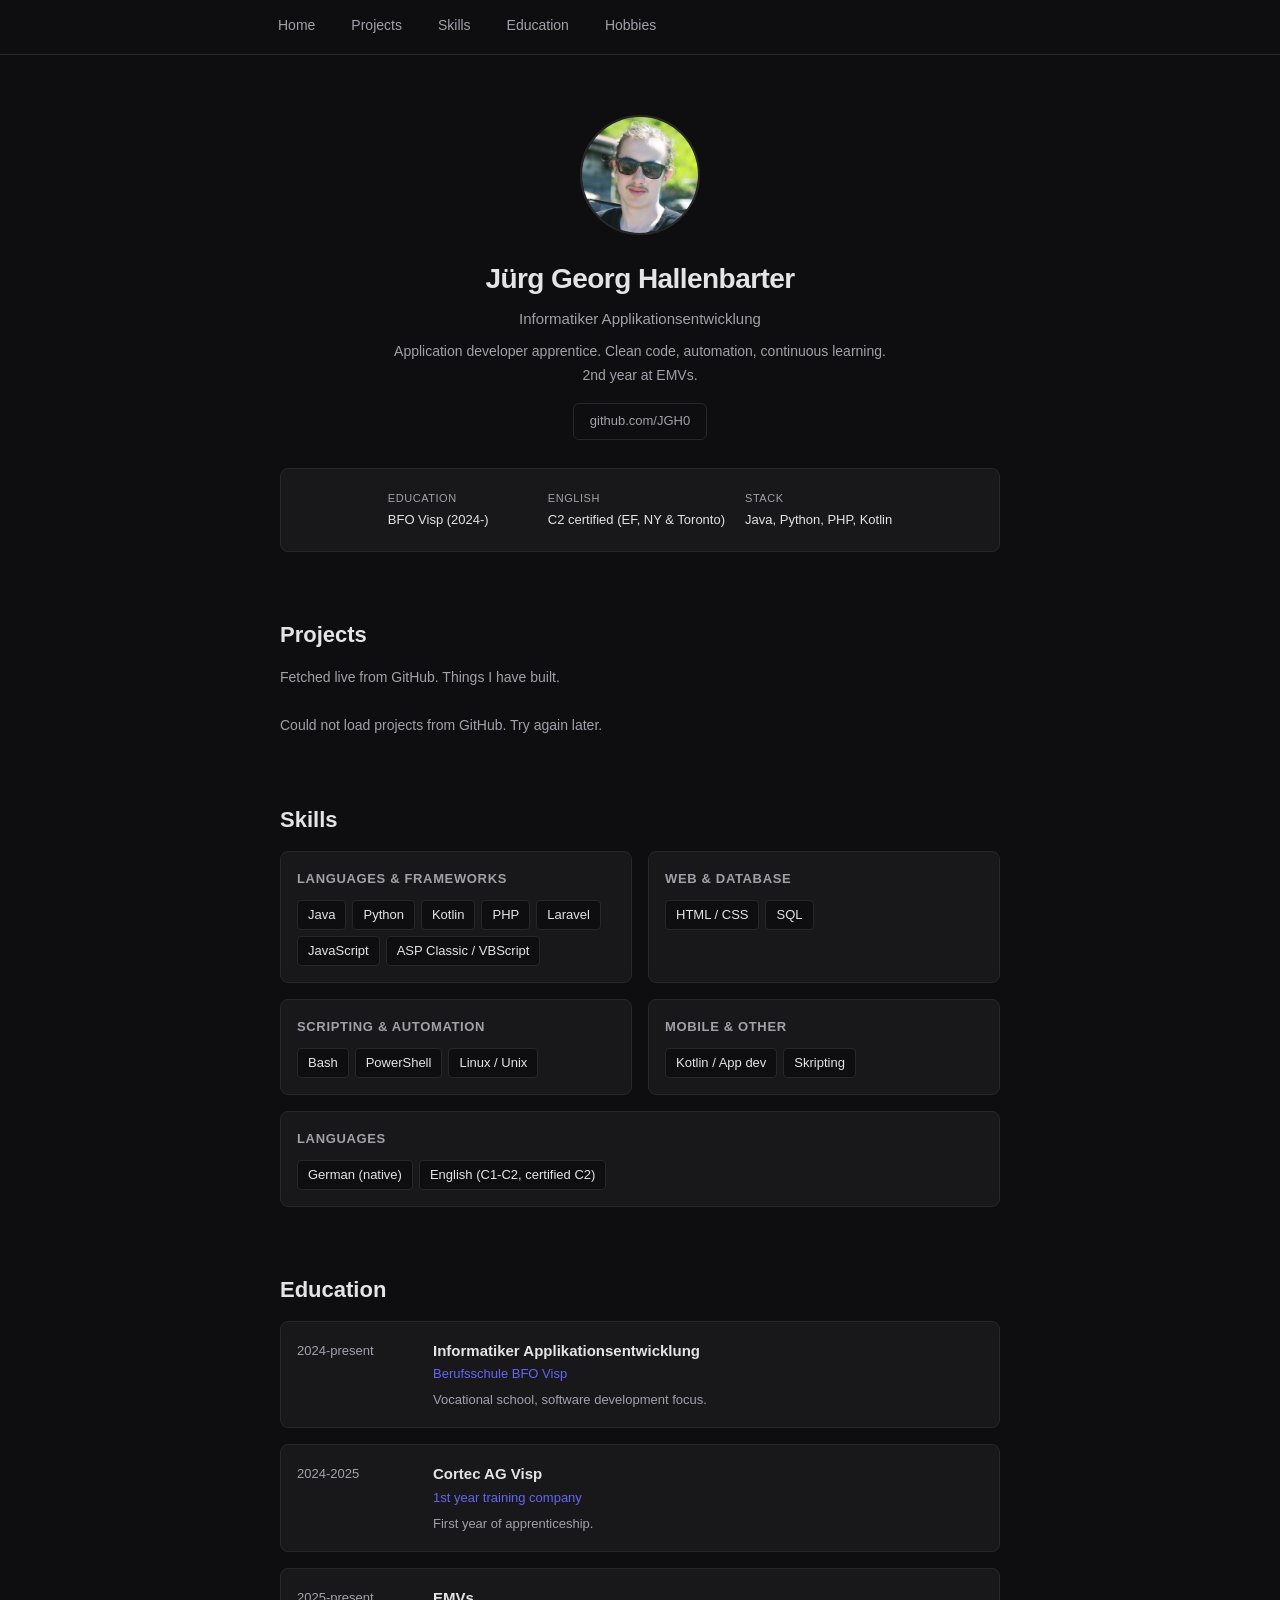
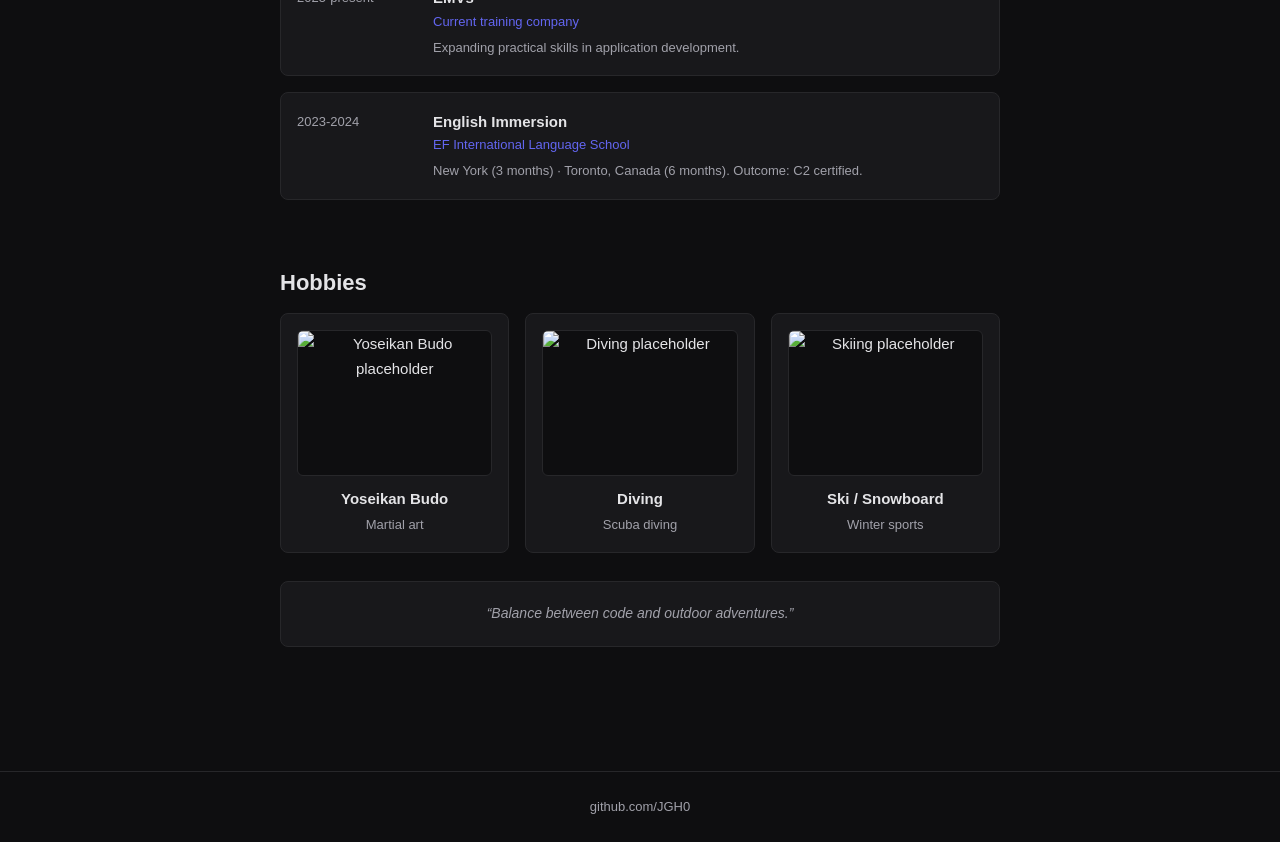
==== commit d2ed19c3: "removed the reference person" ====
--- a/index.html
+++ b/index.html
@@ -141,10 +141,12 @@
 					</div>
 				</div>
 
-				<div class="reference">
-					<span class="label">Reference</span>
-					<p>Alain Kippel &mdash; EMVs Ausbilder &amp; Klassenlehrperson, BFO Visp</p>
-				</div>
+				<!-- reference will be added in the future
+					<div class="reference">
+						<span class="label">Reference</span>
+						<p>Peson Name &middot; Title</p>
+					</div>
+				-->
 			</section>
 
 			<!-- HOBBIES -->
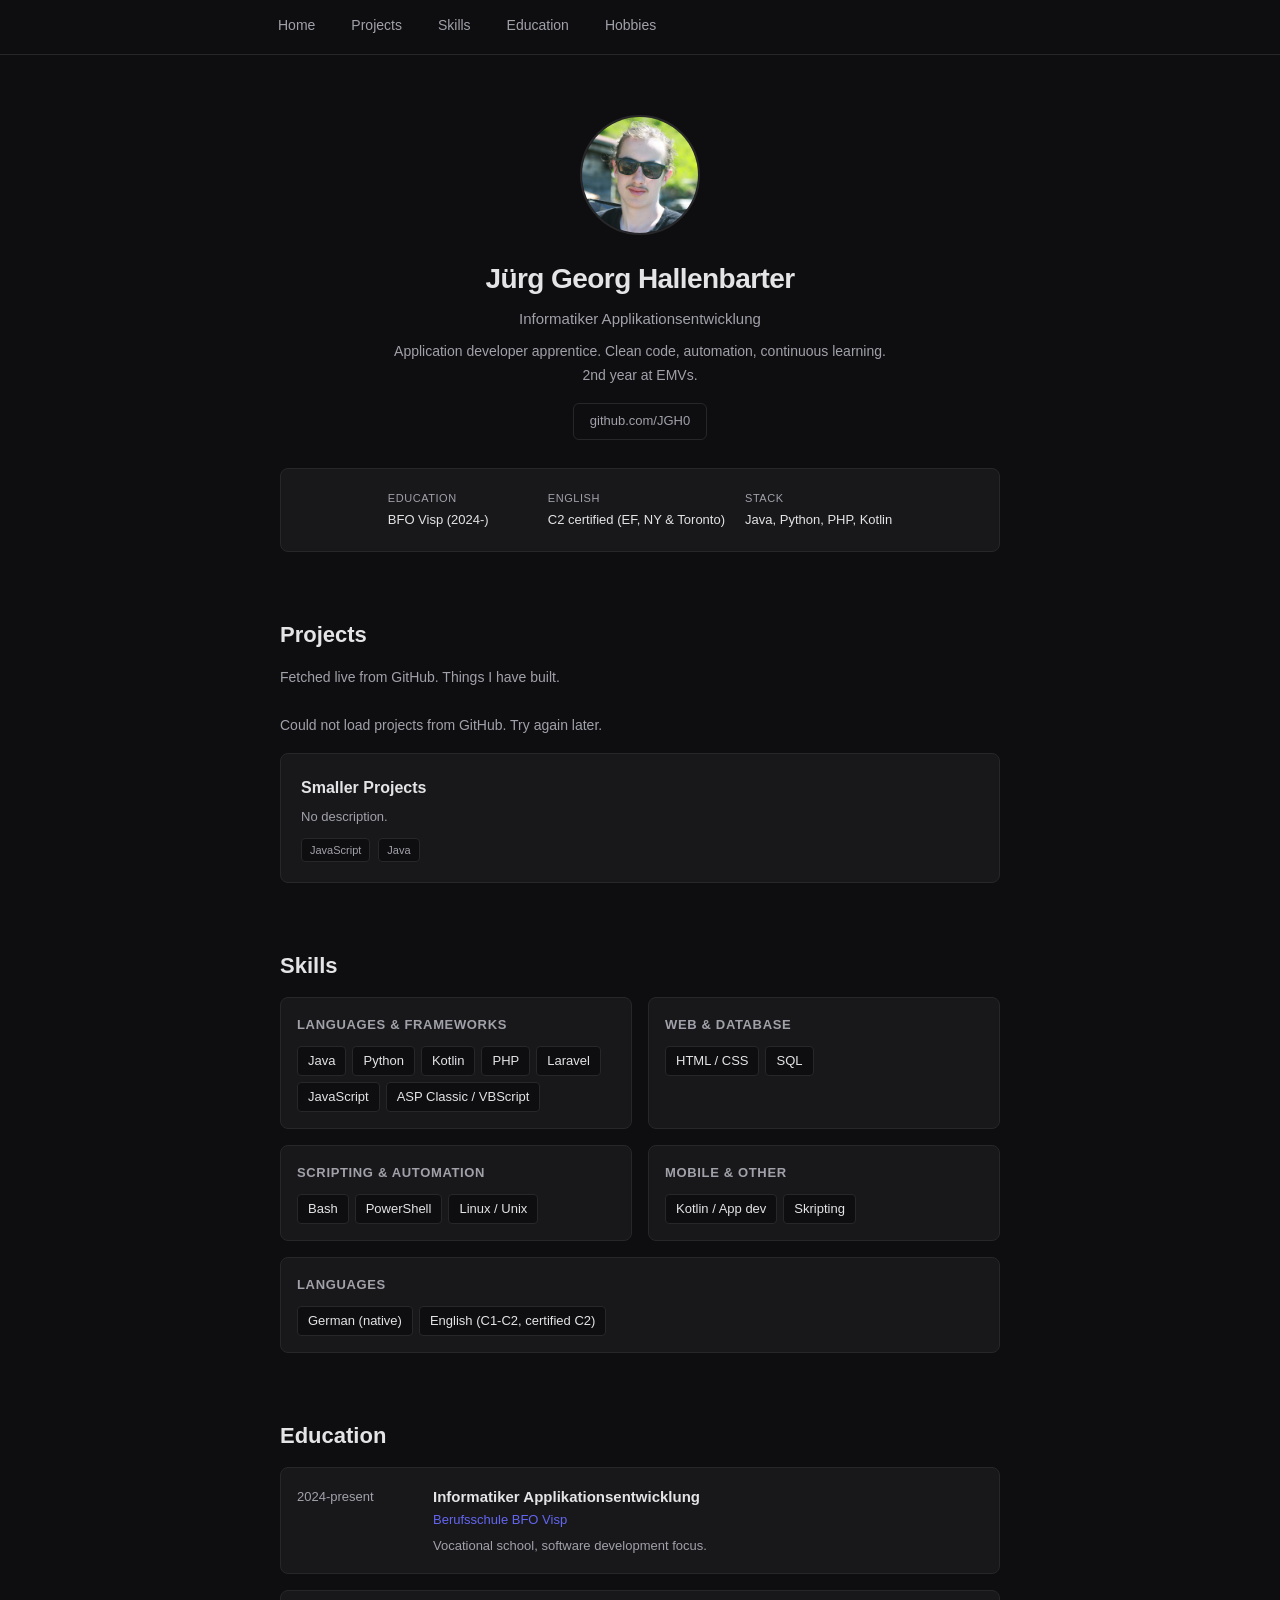
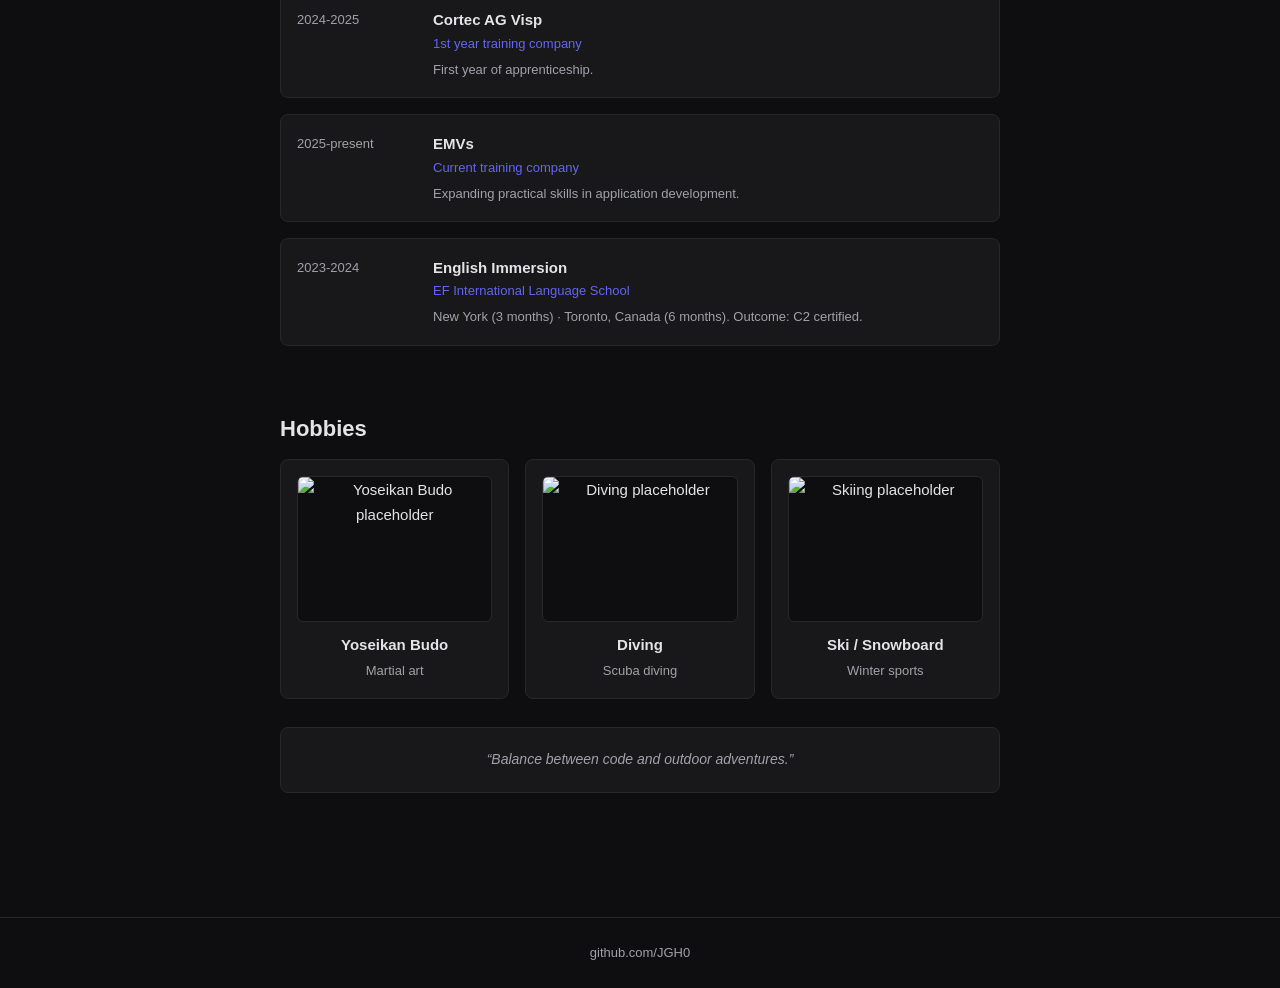
==== commit 18cc56eb: "added the p5js repo the the portfolio under projects" ====
--- a/index.html
+++ b/index.html
@@ -52,6 +52,16 @@
 				<div id="project-grid" class="project-grid">
 					<p class="loading">Loading projects...</p>
 				</div>
+				<div class="project-card" style="margin-top: 16px;">
+					<div class="project-body">
+						<h3><a href="p5js/index.html" target="_blank">Smaller Projects</a></h3>
+						<p class="project-desc">No description.</p>
+						<div class="project-meta">
+							<span class="project-lang">JavaScript</span>
+							<span class="project-lang">Java</span>
+						</div>
+					</div>
+				</div>
 			</section>
 
 			<!-- SKILLS -->
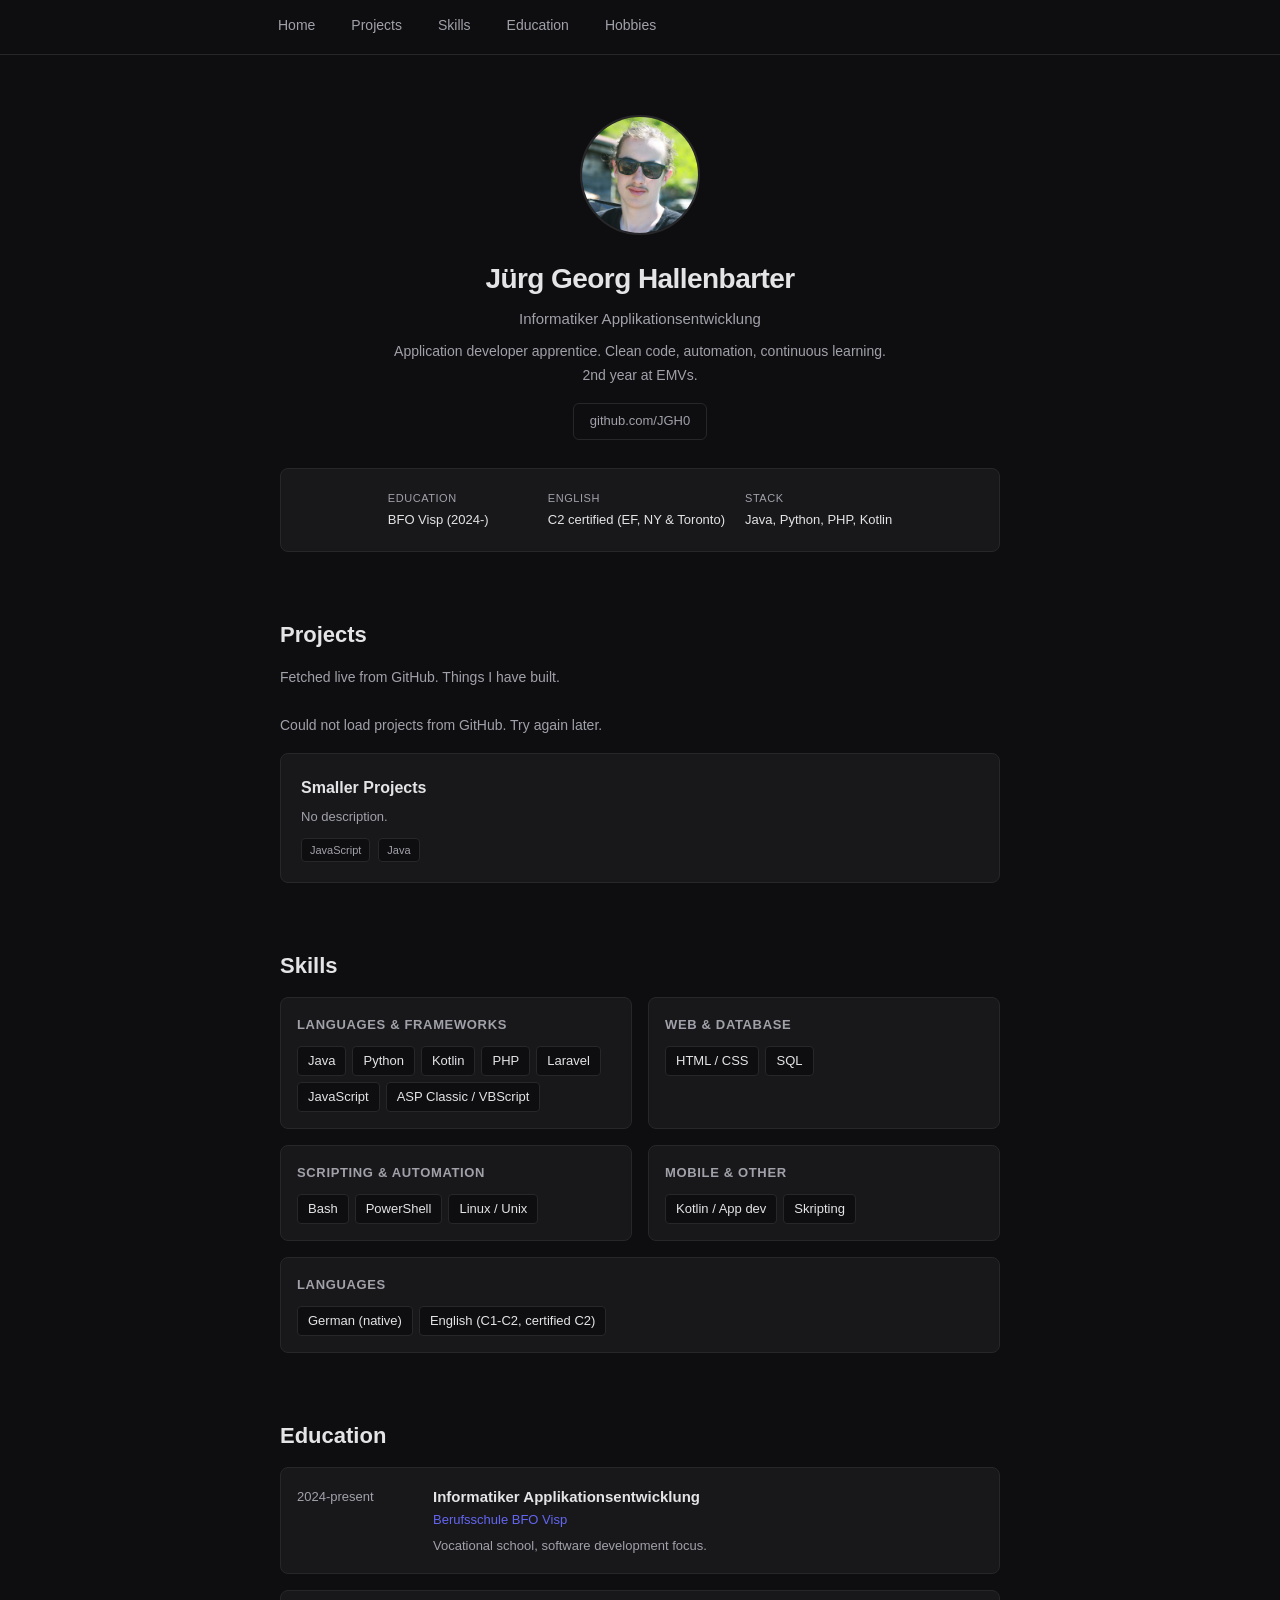
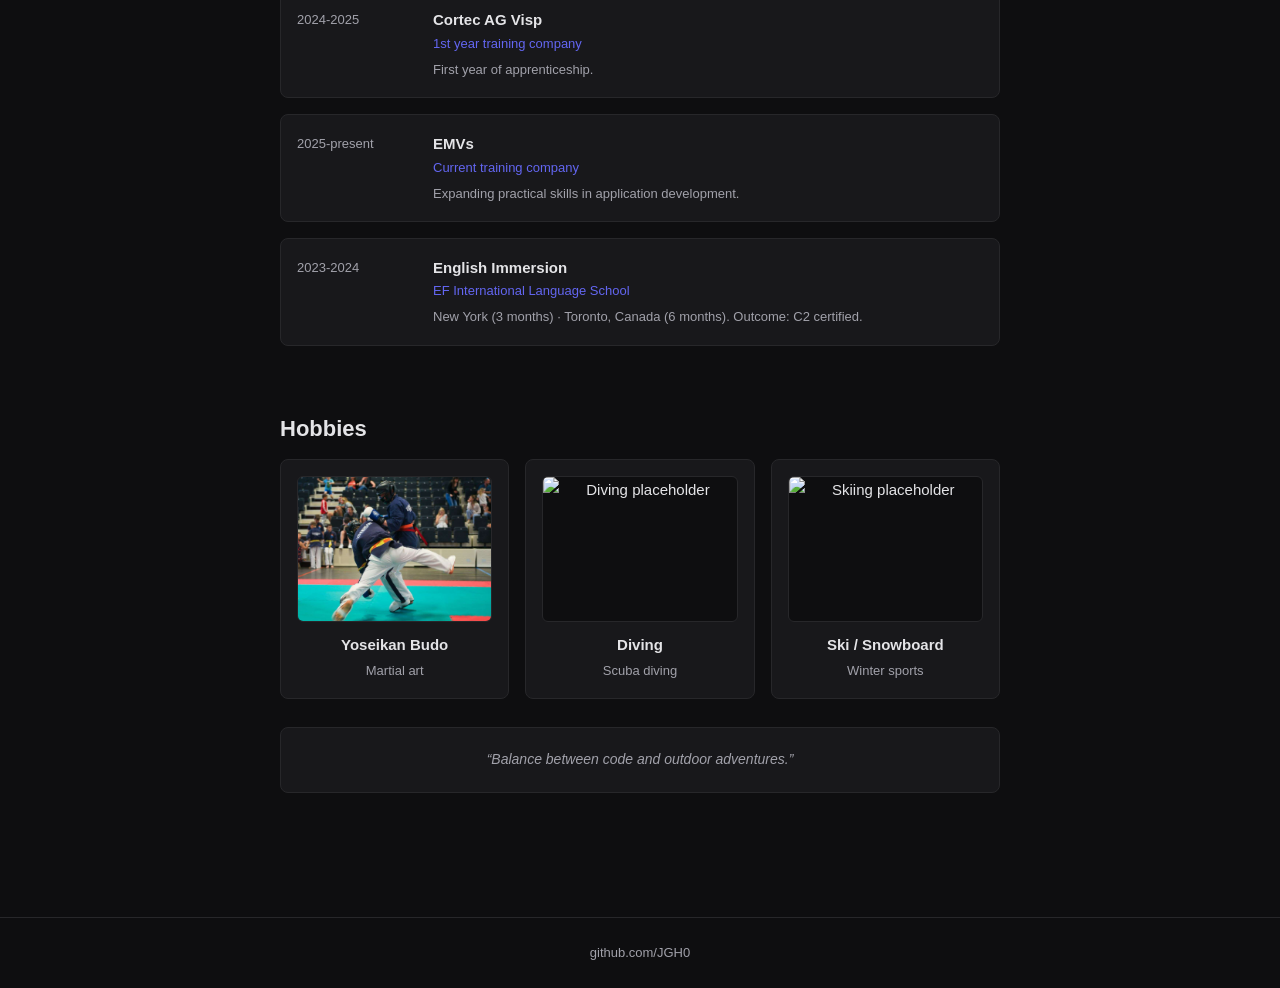
==== commit b9a5e63e: "added image for yoseikan" ====
--- a/index.html
+++ b/index.html
@@ -3,7 +3,7 @@
 	<head>
 		<meta charset="UTF-8">
 		<meta name="viewport" content="width=device-width, initial-scale=1.0">
-		<title>Jurg Georg Hallenbarter</title>
+		<title>Jürg Georg Hallenbarter</title>
 		<link rel="stylesheet" href="style.css">
 	</head>
 	<body>
@@ -166,7 +166,7 @@
 				<div class="hobby-grid">
 					<div class="hobby-card">
 						<div class="hobby-img">
-							<img src="images/hobby-martial-arts.jpg" alt="Yoseikan Budo placeholder">
+							<img src="images/Yoseikan.png" alt="Yoseikan Budo placeholder">
 						</div>
 						<h3>Yoseikan Budo</h3>
 						<p>Martial art</p>
